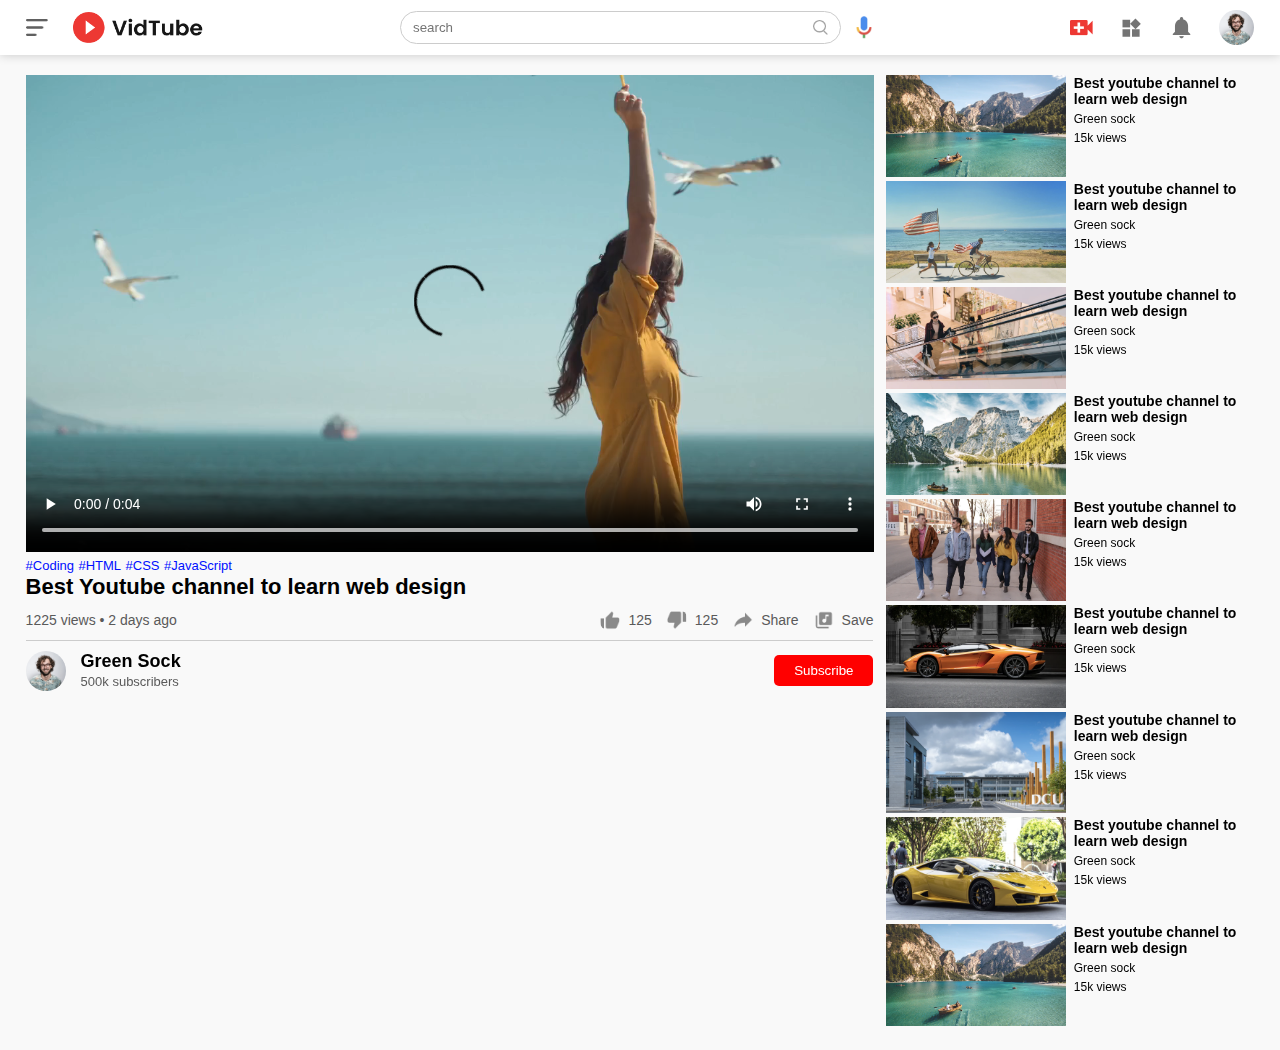
==== play-video.html @ 5b8ea2f3 "Second page video and sidebar is completed" ====
<!DOCTYPE html>
<html lang="en">

<head>
    <meta charset="UTF-8">
    <meta name="viewport" content="width=device-width, initial-scale=1.0">
    <title>Play video - Vidtube</title>
    <link rel="stylesheet" href="style.css">
    <link rel="stylesheet" href="play-video.css">
</head>

<body>
    <nav>
        <div class="nav-left">
            <img src="./images/menu.png" alt="menu" class="menu-icon">
            <img src="./images/logo.png" alt="logo" class="logo">
        </div>
        <div class="nav-middle">
            <div class="search-box">
                <input type="text" placeholder="search">
                <img src="./images/search.png">
            </div>
            <img src="./images/voice-search.png" class="mic-icon">
        </div>
        <div class="nav-right">
            <img src="./images/upload.png" alt="upload">
            <img src="./images/more.png" alt="more">
            <img src="./images/notification.png" alt="notification">
            <img src="./images/Jack.png" alt="jack" class="user-icon">
        </div>
    </nav>

    <div class="container play-container">
        <div class="row">
            <div class="play-video">
                <video controls autoplay>
                    <source src="./images/video.mp4" type="video/mp4">
                </video>

                <div class="tags">
                    <a href="">#Coding</a>
                    <a href="">#HTML</a>
                    <a href="">#CSS</a>
                    <a href="">#JavaScript</a>
                </div>

                <h3>Best Youtube channel to learn web design</h3>

                <div class="play-video-info">
                    <p>1225 views &bull; 2 days ago</p>
                    <div>
                        <a href=""><img src="./images/like.png">125</a>
                        <a href=""><img src="./images/dislike.png">125</a>
                        <a href=""><img src="./images/share.png">Share</a>
                        <a href=""><img src="./images/save.png">Save</a>
                    </div>
                </div>

                <hr>

                <div class="publisher">
                    <img src="./images/Jack.png">
                    <div>
                        <p>Green Sock</p>
                        <span>500k subscribers</span>
                    </div>
                    <button>Subscribe</button>
                </div>
            </div>
            <div class="right-sidebar">
                <div class="side-video-list">
                    <a href="" class="small-thumbnail"><img src="./images/thumbnail1.png"></a>

                    <div class="vid-info">
                        <a href="">Best youtube channel to learn web design</a>
                        <p>Green sock</p>
                        <p>15k views</p>
                    </div>
                </div>
                <div class="side-video-list">
                    <a href="" class="small-thumbnail"><img src="./images/thumbnail2.png"></a>

                    <div class="vid-info">
                        <a href="">Best youtube channel to learn web design</a>
                        <p>Green sock</p>
                        <p>15k views</p>
                    </div>
                </div>
                <div class="side-video-list">
                    <a href="" class="small-thumbnail"><img src="./images/thumbnail3.png"></a>

                    <div class="vid-info">
                        <a href="">Best youtube channel to learn web design</a>
                        <p>Green sock</p>
                        <p>15k views</p>
                    </div>
                </div>
                <div class="side-video-list">
                    <a href="" class="small-thumbnail"><img src="./images/thumbnail4.png"></a>

                    <div class="vid-info">
                        <a href="">Best youtube channel to learn web design</a>
                        <p>Green sock</p>
                        <p>15k views</p>
                    </div>
                </div>
                <div class="side-video-list">
                    <a href="" class="small-thumbnail"><img src="./images/thumbnail5.png"></a>

                    <div class="vid-info">
                        <a href="">Best youtube channel to learn web design</a>
                        <p>Green sock</p>
                        <p>15k views</p>
                    </div>
                </div>
                <div class="side-video-list">
                    <a href="" class="small-thumbnail"><img src="./images/thumbnail6.png"></a>

                    <div class="vid-info">
                        <a href="">Best youtube channel to learn web design</a>
                        <p>Green sock</p>
                        <p>15k views</p>
                    </div>
                </div>
                <div class="side-video-list">
                    <a href="" class="small-thumbnail"><img src="./images/thumbnail7.png"></a>

                    <div class="vid-info">
                        <a href="">Best youtube channel to learn web design</a>
                        <p>Green sock</p>
                        <p>15k views</p>
                    </div>
                </div>
                <div class="side-video-list">
                    <a href="" class="small-thumbnail"><img src="./images/thumbnail8.png"></a>

                    <div class="vid-info">
                        <a href="">Best youtube channel to learn web design</a>
                        <p>Green sock</p>
                        <p>15k views</p>
                    </div>
                </div>
                <div class="side-video-list">
                    <a href="" class="small-thumbnail"><img src="./images/thumbnail1.png"></a>

                    <div class="vid-info">
                        <a href="">Best youtube channel to learn web design</a>
                        <p>Green sock</p>
                        <p>15k views</p>
                    </div>
                </div>
            </div>
        </div>
    </div>



    <!-- js file  -->
    <script src="./index.js"></script>
</body>

</html>
---- style.css ----
* {
  margin: 0;
  padding: 0;
  box-sizing: border-box;
  font-family: "poppins", sans-serif;
}

a {
  text-decoration: none;
  color: #5a5a5a;
}

img {
  cursor: pointer;
}

nav {
  padding: 10px 2%;
  display: flex;
  justify-content: space-between;
  align-items: center;
  box-shadow: 0 0 10px rgba(0, 0, 0, 0.2);
  position: sticky;
  top: 0;
  z-index: 10;
  background: #fff;
}

.nav-left .menu-icon {
  width: 22px;
  margin-right: 25px;
}

.nav-left .logo {
  width: 130px;
}

.nav-right,
.nav-left,
.nav-middle,
.search-box {
  display: flex;
  align-items: center;
}

.nav-middle .mic-icon {
  width: 16px;
}

.nav-middle .search-box {
  padding: 8px 12px;
  border: 1px solid #ccc;
  border-radius: 25px;
  margin-right: 15px;
}

.search-box input {
  width: 400px;
  border: 0;
  outline: 0;
  background: transparent;
}

.search-box img {
  width: 15px;
}

.nav-right img {
  width: 25px;
  margin-right: 25px;
}

.nav-right .user-icon {
  width: 35px;
  border-radius: 50%;
  margin-right: 0;
}

/* sidebar  */
.sidebar {
  position: fixed;
  top: 0;
  height: 100vh;
  width: 15%;
  background-color: #fff;
  padding-left: 2%;
  padding-top: 80px;
}

.sidebar a img {
  width: 25px;
  margin-right: 15px;
}

.sidebar .shortcut-links a {
  display: flex;
  align-items: center;
  flex-wrap: wrap;
  width: fit-content;
  margin-bottom: 20px;
}

.shortcut-links a:first-child {
  color: #ed3888;
}

.sidebar hr {
  background-color: #ccc;
  width: 85%;
  border: 0;
  height: 1px;
}

.subscribed-list h3 {
  font-size: 13px;
  margin: 20px 0;
  color: #5a5a5a;
}

.subscribed-list a {
  display: flex;
  align-items: center;
  flex-wrap: wrap;
  width: fit-content;
  margin-bottom: 15px;
}

.subscribed-list a img {
  width: 25px;
  border-radius: 50%;
}

.small-sidebar {
  width: 5%;
}

.small-sidebar a p,
.small-sidebar h3 {
  display: none;
}

.small-sidebar hr {
  width: 50%;
  margin-bottom: 20px;
}

/* main  */

.container {
  background: #f9f9f9;
  padding-left: 17%;
  padding-right: 2%;
  padding-top: 20px;
  padding-bottom: 20px;
  z-index: -1;
}

.large-container {
  padding-left: 7%;
}

.container .banner {
  width: 100%;
}
.container img {
  width: 100%;
  border-radius: 8px;
}

.flex-div {
  display: flex;
  align-items: center;
}

.list-container {
  display: grid;
  grid-template-columns: repeat(auto-fit, minmax(250px, 1fr));
  grid-column-gap: 20px;
  grid-row-gap: 30px;
  margin-top: 15px;
}

.vid-list .thumbnail {
  width: 100%;
  border-radius: 5px;
}

.vid-list .flex-div {
  align-items: flex-start;
  margin-top: 7px;
}

.vid-list .flex-div img {
  width: 35px;
  border-radius: 50%;
  margin-right: 10px;
}

.vid-info a {
  color: #000;
  font-weight: 600;
  display: block;
  margin-bottom: 5px;
}

.vid-info p {
  font-size: 13px;
  margin-bottom: 5px;
}

@media screen and (max-width: 900px) {
  .menu-icon {
    display: none;
  }

  .sidebar {
    display: none;
  }

  .container,
  .large-container {
    padding-left: 5%;
    padding-right: 5%;
  }

  .nav-middle input {
    width: 100px;
  }

  .nav-left .logo {
    width: 90px;
  }

  .nav-right img {
    display: none;
  }

  .nav-right .user-icon {
    display: block;
    width: 35px;
  }

  .nav-middle .mic-icon {
    width: 15px;
  }
}
---- play-video.css ----
.play-container {
  padding-left: 2%;
}

.row {
  display: flex;
  justify-content: space-between;
}

.play-video {
  flex-basis: 69%;
}

.right-sidebar {
  flex-basis: 30%;
}

.play-video video {
  width: 100%;
}

.right-sidebar .side-video-list {
  display: flex;
  justify-content: space-between;
}

.side-video-list .small-thumbnail {
  flex-basis: 49%;
}

.side-video-list img {
  border-radius: 0;
}

.side-video-list .vid-info {
  flex-basis: 49%;
}

.side-video-list .vid-info a {
  font-size: 14px;
}

.side-video-list .vid-info p {
  font-size: 12px;
}

.tags a {
  color: #000fff;
  font-size: 13px;
}

.play-video h3 {
  font-weight: 600;
  font-size: 22px;
}

.play-video-info {
  display: flex;
  justify-content: space-between;
  align-items: center;
  color: #5a5a5a;
  font-size: 14px;
  margin-top: 10px;
}

.play-video-info div,
.play-video-info a {
  display: flex;
  justify-content: space-between;
  align-items: center;
}

.play-video-info div a img {
  width: 20px;
  margin-right: 8px;
}

.play-video-info div a {
  display: inline-flex;
  align-items: center;
  margin-left: 15px;
}

.play-video hr {
  border: 0;
  height: 1px;
  background: #ccc;
  margin: 10px 0;
}

.publisher {
  display: flex;
  align-items: center;
}

.publisher div {
  flex-grow: 1;
}

.publisher img {
  width: 40px;
  border-radius: 50%;
  margin-right: 15px;
}

.publisher div p {
  font-weight: 600;
  font-size: 18px;
}

.publisher div span {
  font-size: 13px;
  color: #5a5a5a;
}

.publisher button {
  background-color: red;
  border: 0;
  outline: 0;
  border-radius: 5px;
  padding: 8px 20px;
  color: #fff;
  cursor: pointer;
}
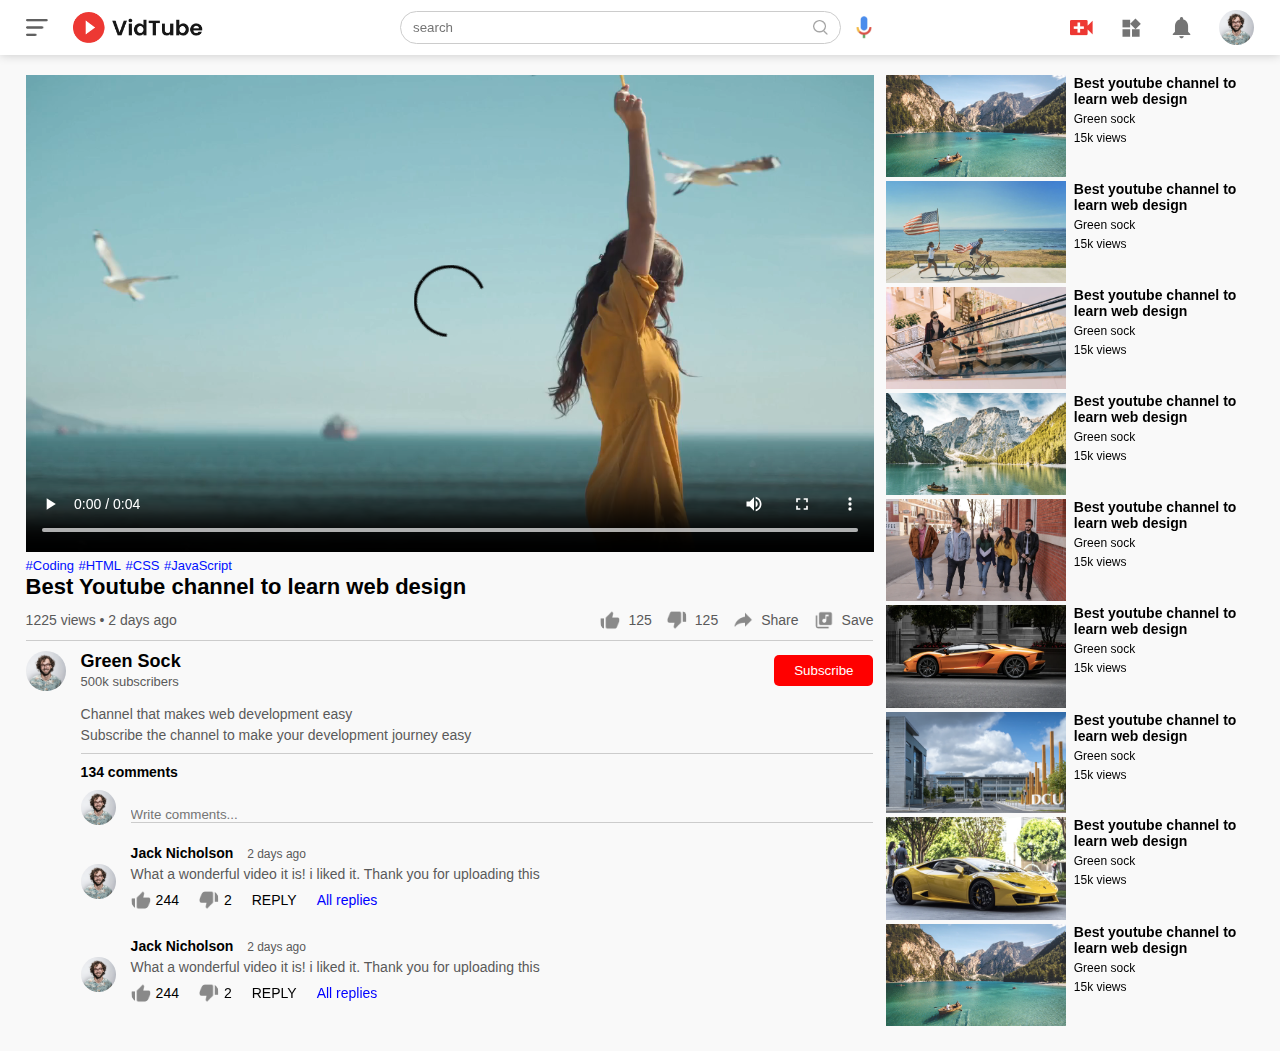
==== commit 4bba518e: "Second page is completed" ====
--- a/play-video.html
+++ b/play-video.html
@@ -65,6 +65,55 @@
                         <span>500k subscribers</span>
                     </div>
                     <button>Subscribe</button>
+
+
+                </div>
+
+                <div class="vid-description">
+                    <p>Channel that makes web development easy</p>
+                    <p>Subscribe the channel to make your development journey easy</p>
+                    <hr>
+                    <h4>134 comments</h4>
+
+                    <div class="add-comments">
+                        <img src="./images/Jack.png">
+                        <input type="text" placeholder="Write comments...">
+                    </div>
+
+                    <div class="old-comments">
+                        <img src="./images/Jack.png">
+                        <div>
+                            <h3>Jack Nicholson <span>2 days ago</span></h3>
+                            <p>What a wonderful video it is! i liked it. Thank you for uploading this</p>
+
+                            <div class="comment-action">
+                                <img src="./images/like.png">
+                                <span>244</span>
+                                <img src="./images/dislike.png">
+                                <span>2</span>
+                                <span>REPLY</span>
+                                <a href="">All replies</a>
+
+                            </div>
+                        </div>
+                    </div>
+                    <div class="old-comments">
+                        <img src="./images/Jack.png">
+                        <div>
+                            <h3>Jack Nicholson <span>2 days ago</span></h3>
+                            <p>What a wonderful video it is! i liked it. Thank you for uploading this</p>
+
+                            <div class="comment-action">
+                                <img src="./images/like.png">
+                                <span>244</span>
+                                <img src="./images/dislike.png">
+                                <span>2</span>
+                                <span>REPLY</span>
+                                <a href="">All replies</a>
+
+                            </div>
+                        </div>
+                    </div>
                 </div>
             </div>
             <div class="right-sidebar">
--- a/play-video.css
+++ b/play-video.css
@@ -5,6 +5,7 @@
 .row {
   display: flex;
   justify-content: space-between;
+  flex-wrap: wrap;
 }
 
 .play-video {
@@ -58,6 +59,7 @@
   display: flex;
   justify-content: space-between;
   align-items: center;
+  flex-wrap: wrap;
   color: #5a5a5a;
   font-size: 14px;
   margin-top: 10px;
@@ -122,3 +124,108 @@
   color: #fff;
   cursor: pointer;
 }
+
+.vid-description {
+  margin: 15px 0;
+  padding-left: 55px;
+  font-size: 14px;
+}
+
+.vid-description p {
+  margin-bottom: 5px;
+  color: #5a5a5a;
+}
+
+.vid-description h4 {
+  font-size: 14px;
+  margin-bottom: 10px;
+}
+
+.add-comments {
+  display: flex;
+  align-items: center;
+}
+
+.add-comments img {
+  width: 35px;
+  border-radius: 50%;
+  margin-right: 15px;
+}
+
+.add-comments input {
+  border: 0;
+  outline: 0;
+  border-bottom: 1px solid #ccc;
+  width: 100%;
+  padding-top: 15px;
+  background: transparent;
+}
+
+.old-comments {
+  display: flex;
+  align-items: center;
+  margin: 20px 0;
+}
+
+.old-comments img {
+  width: 35px;
+  border-radius: 50%;
+  margin-right: 15px;
+}
+
+.old-comments h3 {
+  font-size: 14px;
+  margin-bottom: 5px;
+}
+
+.old-comments h3 span {
+  font-size: 12px;
+  color: #5a5a5a;
+  margin-left: 10px;
+  font-weight: 500;
+}
+
+.old-comments .comment-action {
+  display: flex;
+  align-items: center;
+  margin: 8px 0;
+  font-size: 14px;
+}
+
+.comment-action img {
+  width: 20px;
+  margin-right: 5px;
+  border: 0;
+}
+.comment-action span {
+  margin-right: 20px;
+}
+
+.comment-action a {
+  color: #0000ff;
+}
+
+@media screen and (max-width: 900px) {
+  .play-video {
+    flex-basis: 100%;
+  }
+
+  .right-sidebar {
+    flex-basis: 100%;
+  }
+
+  .play-container {
+    padding-left: 5%;
+  }
+
+  .vid-description {
+    padding-left: 0;
+  }
+
+  .play-video-info div a {
+    margin-left: 0;
+    margin-right: 15px;
+    margin-top: 15px;
+    margin-bottom: 15px;
+  }
+}
